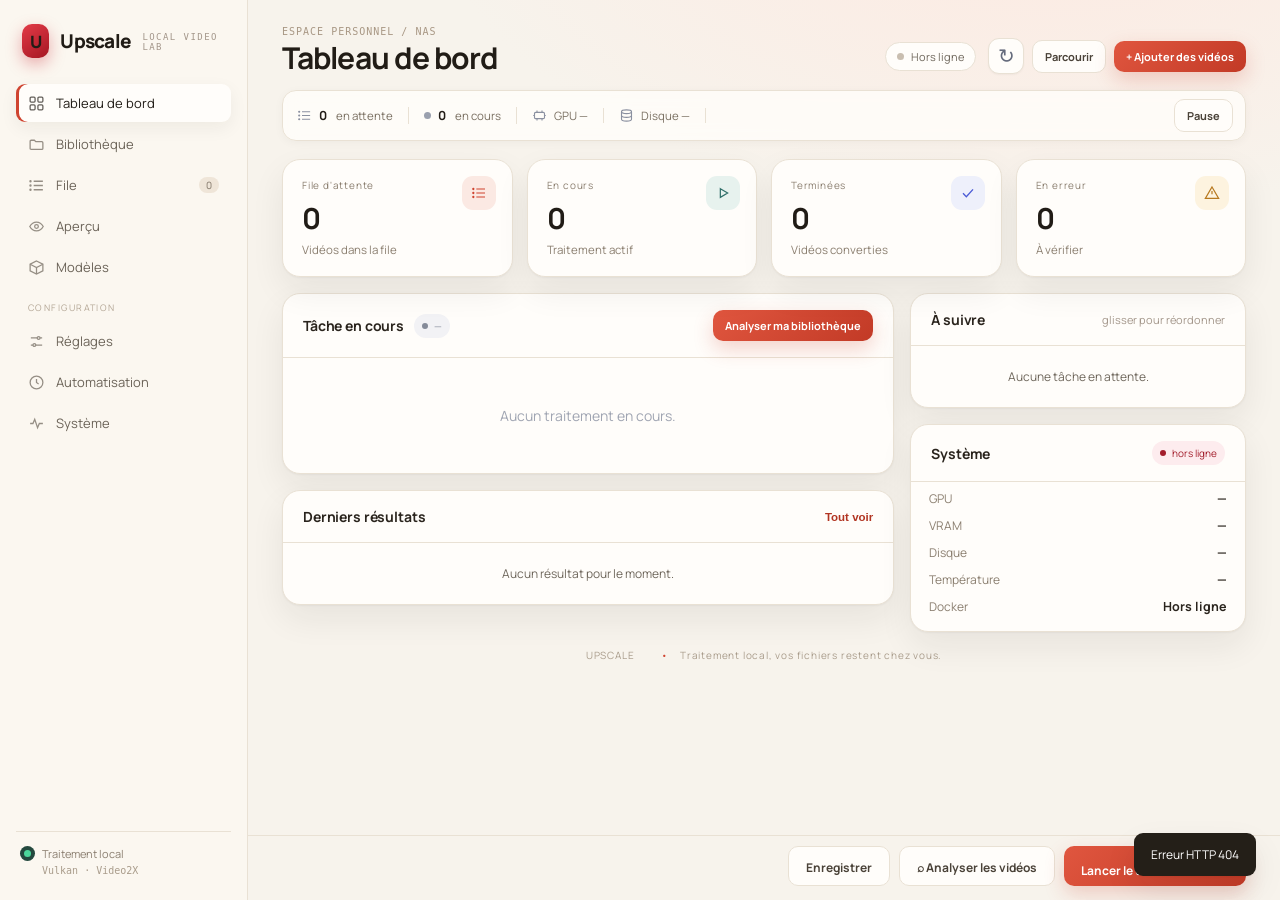
==== static/index.html @ bd4f11a0 "Thème chaleureux et miniatures extraites des vidéos - miniature de la vidéo source pour la tâche en " ====
<!doctype html>
<html lang="fr">
<head>
  <meta charset="utf-8"><meta name="viewport" content="width=device-width, initial-scale=1">
  <title>Upscale — AI Video Upscaler</title>
  <link rel="stylesheet" href="/static/app.css"><link rel="stylesheet" href="/static/app-v2.css">
</head>
<body>
<svg width="0" height="0" style="position:absolute" aria-hidden="true">
  <symbol id="i-grid" viewBox="0 0 24 24" fill="none" stroke="currentColor" stroke-width="1.8"><rect x="3" y="3" width="7" height="7" rx="1.5"/><rect x="14" y="3" width="7" height="7" rx="1.5"/><rect x="3" y="14" width="7" height="7" rx="1.5"/><rect x="14" y="14" width="7" height="7" rx="1.5"/></symbol>
  <symbol id="i-lib" viewBox="0 0 24 24" fill="none" stroke="currentColor" stroke-width="1.8"><path d="M3 7.5A1.5 1.5 0 0 1 4.5 6H9l2 2h8.5A1.5 1.5 0 0 1 21 9.5v8A1.5 1.5 0 0 1 19.5 19h-15A1.5 1.5 0 0 1 3 17.5z"/></symbol>
  <symbol id="i-queue" viewBox="0 0 24 24" fill="none" stroke="currentColor" stroke-width="1.8"><path d="M8 6h13M8 12h13M8 18h13"/><circle cx="3.5" cy="6" r=".8" fill="currentColor"/><circle cx="3.5" cy="12" r=".8" fill="currentColor"/><circle cx="3.5" cy="18" r=".8" fill="currentColor"/></symbol>
  <symbol id="i-eye" viewBox="0 0 24 24" fill="none" stroke="currentColor" stroke-width="1.8"><path d="M2.5 12S6 5.8 12 5.8 21.5 12 21.5 12 18 18.2 12 18.2 2.5 12 2.5 12z"/><circle cx="12" cy="12" r="2.6"/></symbol>
  <symbol id="i-cube" viewBox="0 0 24 24" fill="none" stroke="currentColor" stroke-width="1.8"><path d="M12 2.8 21 7.4v9.2L12 21.2 3 16.6V7.4z"/><path d="M3 7.4 12 12l9-4.6M12 12v9.2"/></symbol>
  <symbol id="i-sliders" viewBox="0 0 24 24" fill="none" stroke="currentColor" stroke-width="1.8"><path d="M4 7h9M17 7h3M4 17h3M11 17h9"/><circle cx="15" cy="7" r="2"/><circle cx="9" cy="17" r="2"/></symbol>
  <symbol id="i-clock" viewBox="0 0 24 24" fill="none" stroke="currentColor" stroke-width="1.8"><circle cx="12" cy="12" r="9"/><path d="M12 7v5l3 2"/></symbol>
  <symbol id="i-activity" viewBox="0 0 24 24" fill="none" stroke="currentColor" stroke-width="1.8"><path d="M3 12h4l2.5-6 4 12L16 12h5"/></symbol>
  <symbol id="i-film" viewBox="0 0 24 24" fill="none" stroke="currentColor" stroke-width="1.8"><rect x="3" y="4" width="18" height="16" rx="2"/><path d="M7 4v16M17 4v16M3 9h4M3 15h4M17 9h4M17 15h4"/></symbol>
  <symbol id="i-folder" viewBox="0 0 24 24" fill="none" stroke="currentColor" stroke-width="1.8"><path d="M3 7.5A1.5 1.5 0 0 1 4.5 6H9l2 2h8.5A1.5 1.5 0 0 1 21 9.5v8A1.5 1.5 0 0 1 19.5 19h-15A1.5 1.5 0 0 1 3 17.5z"/></symbol>
  <symbol id="i-gpu" viewBox="0 0 24 24" fill="none" stroke="currentColor" stroke-width="1.8"><rect x="4" y="7" width="16" height="10" rx="2"/><path d="M8 7V4M16 7V4M8 20v-3M16 20v-3M4 12H2M22 12h-2"/></symbol>
  <symbol id="i-disk" viewBox="0 0 24 24" fill="none" stroke="currentColor" stroke-width="1.8"><ellipse cx="12" cy="6" rx="8" ry="3"/><path d="M4 6v12c0 1.7 3.6 3 8 3s8-1.3 8-3V6"/><path d="M4 12c0 1.7 3.6 3 8 3s8-1.3 8-3"/></symbol>
  <symbol id="i-play" viewBox="0 0 24 24" fill="none" stroke="currentColor" stroke-width="1.8"><path d="M8 5.5 19 12 8 18.5z"/></symbol>
  <symbol id="i-pause" viewBox="0 0 24 24" fill="none" stroke="currentColor" stroke-width="2"><path d="M8 5v14M16 5v14"/></symbol>
  <symbol id="i-more" viewBox="0 0 24 24" fill="currentColor"><circle cx="5" cy="12" r="1.6"/><circle cx="12" cy="12" r="1.6"/><circle cx="19" cy="12" r="1.6"/></symbol>
  <symbol id="i-check" viewBox="0 0 24 24" fill="none" stroke="currentColor" stroke-width="2"><path d="m4.5 12.5 5 5 10-11"/></symbol>
  <symbol id="i-alert" viewBox="0 0 24 24" fill="none" stroke="currentColor" stroke-width="1.8"><path d="M12 3 22 20H2z"/><path d="M12 9v5M12 17.2v.2"/></symbol>
  <symbol id="i-trash" viewBox="0 0 24 24" fill="none" stroke="currentColor" stroke-width="1.8"><path d="M4 7h16M9 7V4h6v3M6 7l1 13h10l1-13M10 11v5M14 11v5"/></symbol>
</svg>

<div class="shell">
  <aside class="sidebar">
    <div class="brand"><span class="brand-mark">U</span><span>Upscale</span><small>LOCAL VIDEO LAB</small></div>
    <nav>
      <a class="active" href="#dashboard" data-view="dashboard"><svg><use href="#i-grid"/></svg><span>Tableau de bord</span></a>
      <a href="#library" data-view="library"><svg><use href="#i-lib"/></svg><span>Bibliothèque</span></a>
      <a href="#queue" data-view="queue"><svg><use href="#i-queue"/></svg><span>File</span><span class="nav-badge" id="navQueueBadge">0</span></a>
      <a href="#preview" data-view="preview"><svg><use href="#i-eye"/></svg><span>Aperçu</span></a>
      <a href="#models" data-view="models"><svg><use href="#i-cube"/></svg><span>Modèles</span></a>
      <div class="nav-sep">CONFIGURATION</div>
      <a href="#settings" data-view="settings"><svg><use href="#i-sliders"/></svg><span>Réglages</span></a>
      <a href="#automation" data-view="automation"><svg><use href="#i-clock"/></svg><span>Automatisation</span></a>
      <a href="#system" data-view="system"><svg><use href="#i-activity"/></svg><span>Système</span></a>
    </nav>
    <div class="side-bottom"><span class="pulse"></span><span>Traitement local</span><small id="sideVersion">Vulkan · Video2X</small></div>
  </aside>

  <main>
    <div id="authWarning" class="auth-warning hidden" role="alert">
      <div>
        <b>Mode réseau local</b>
        <p>Ce serveur n'a pas de mot de passe : les actions sont bloquées par défaut. Si ce NAS n'est accessible
        que sur ton réseau, tu peux les autoriser sans mot de passe.</p>
      </div>
      <button class="primary small" id="enableLanMode">Autoriser sur mon réseau</button>
    </div>

    <header class="topbar">
      <div><div class="eyebrow">ESPACE PERSONNEL / NAS</div><h1 id="pageTitle">Tableau de bord</h1></div>
      <div class="top-actions">
        <span id="connection" class="connection"><i></i> Connexion…</span>
        <button class="icon-btn" id="refreshBtn" title="Actualiser" aria-label="Actualiser">↻</button>
        <button class="secondary small" id="browseBtn">Parcourir</button>
        <button class="primary small" id="addVideos">+ Ajouter des vidéos</button>
      </div>
    </header>

    <div class="rail" id="statusRail">
      <div class="rail-item"><svg><use href="#i-queue"/></svg><b id="railQueued">0</b>&nbsp;en attente</div>
      <div class="rail-item"><span class="dot" id="railRunningDot"></span><b id="railRunning">0</b>&nbsp;en cours</div>
      <div class="rail-item"><svg><use href="#i-gpu"/></svg><span id="railGpu">GPU —</span></div>
      <div class="rail-item"><svg><use href="#i-disk"/></svg><span id="railDisk">Disque —</span></div>
      <div class="rail-spacer"></div>
      <span id="railDeferred" class="rail-note"></span>
      <button class="secondary small" id="railPause" data-paused="0">Pause</button>
    </div>

    <section class="view active" id="dashboard" data-view="dashboard">
      <div class="stats">
        <article class="stat"><span class="stat-icon"><svg><use href="#i-queue"/></svg></span><div class="stat-label">File d'attente</div><strong id="queuedCount">0</strong><small id="queuedHint">Vidéos dans la file</small></article>
        <article class="stat"><span class="stat-icon"><svg><use href="#i-play"/></svg></span><div class="stat-label">En cours</div><strong id="runningCount">0</strong><small>Traitement actif</small></article>
        <article class="stat"><span class="stat-icon"><svg><use href="#i-check"/></svg></span><div class="stat-label">Terminées</div><strong id="completedCount">0</strong><small>Vidéos converties</small></article>
        <article class="stat"><span class="stat-icon"><svg><use href="#i-alert"/></svg></span><div class="stat-label">En erreur</div><strong id="failedCount">0</strong><small>À vérifier</small></article>
      </div>

      <div class="dash-grid">
        <div class="dash-col">
          <article class="card" id="activeJobCard">
            <div class="card-head"><h2>Tâche en cours</h2><span class="status" id="dashJobState">—</span>
              <button class="primary small dash-scan" id="scanHero">Analyser ma bibliothèque</button></div>
            <div id="dashJobBody" class="job-body"><div class="empty">Aucun traitement en cours.</div></div>
          </article>
          <article class="card">
            <div class="card-head"><h2>Derniers résultats</h2><button class="link" id="dashSeeQueue">Tout voir</button></div>
            <div id="dashRecent" class="list"><div class="empty">Aucun résultat pour le moment.</div></div>
          </article>
        </div>
        <div class="dash-col">
          <article class="card">
            <div class="card-head"><h2>À suivre</h2><span class="hint">glisser pour réordonner</span></div>
            <div id="dashNext" class="list"><div class="empty">Aucune tâche en attente.</div></div>
          </article>
          <article class="card">
            <div class="card-head"><h2>Système</h2><span class="status" id="dashServerState">—</span></div>
            <div class="system-list">
              <div class="sys-line"><span>GPU</span><b id="dashGpu">—</b></div>
              <div class="sys-line"><span>VRAM</span><b id="dashVram">—</b></div>
              <div class="sys-line"><span>Disque</span><b id="dashDisk">—</b></div>
              <div class="sys-line"><span>Température</span><b id="dashTemp">—</b></div>
              <div class="sys-line"><span>Docker</span><b id="dashDocker">—</b></div>
            </div>
          </article>
        </div>
      </div>
    </section>

    <section class="view panel no-title" id="library" data-view="library">
      <div class="section-head"><div><div class="eyebrow">01 / SOURCE &amp; DESTINATION</div><h2>Bibliothèque vidéo</h2><p>Choisissez les dossiers à analyser. Les originaux restent intacts, sauf si vous activez leur remplacement.</p></div><span class="tag">SCAN RÉCURSIF</span></div>
      <div class="path-grid">
        <div class="field"><label>DOSSIERS SOURCE</label><div id="sourcesList" class="sources-list"></div><button class="secondary small" id="addSource">+ Ajouter un dossier source</button><small>Un ou plusieurs dossiers, sur un ou plusieurs disques. Avec plusieurs dossiers, chacun a son sous-dossier dans la destination.</small></div>
        <div class="field"><label>DOSSIER DE DESTINATION</label><div class="path-control"><input id="destination" value="/data/videos_upscaled"><button data-picker="destination" class="browse">Parcourir</button></div><small>Arborescence conservée, sortie MKV.</small></div>
      </div>
      <div class="disks-hint" id="disksHint"></div>
      <div class="settings-grid top-gap">
        <div class="field"><label>SUFFIXE DES FICHIERS PRODUITS</label><input class="text-input" id="outputSuffix" placeholder="ex. « - 720p IA »" maxlength="60"><small>Film (2001).avi → Film (2001) - 720p IA.mkv (pratique pour Jellyfin/Plex).</small></div>
        <div class="field"><label>SOUS-DOSSIERS</label><div class="toggle-row"><span>Inclure tous les sous-dossiers</span><label class="switch"><input id="recursive" type="checkbox" checked><span></span></label></div></div>
      </div>
      <div class="replace-box" id="replaceBox">
        <div class="field"><label>REMPLACER LES FICHIERS D'ORIGINE</label><div class="toggle-row"><span>La nouvelle version prend la place de l'original, dans son dossier</span><label class="switch"><input id="replaceOriginal" type="checkbox"><span></span></label></div><small>film.avi → film.mkv au même endroit. Le dossier de destination n'est alors plus utilisé. Si la vérification automatique relève un problème, l'original est conservé et la nouvelle version est posée à côté.</small></div>
        <div class="field"><label>ORIGINAUX REMPLACÉS</label><select id="trashDays"><option value="7">Gardés 7 jours dans la corbeille</option><option value="30" selected>Gardés 30 jours dans la corbeille</option><option value="90">Gardés 90 jours dans la corbeille</option><option value="0">Supprimés immédiatement</option></select><small>Corbeille : dossier .upscale-corbeille dans le dossier source. « Restaurer l'original » est possible depuis la file tant qu'il y est.</small></div>
      </div>
    </section>

    <section class="view panel" id="settings" data-view="settings">
      <div class="section-head"><div><div class="eyebrow">02 / PARAMÈTRES IA</div><h2>Qualité de traitement</h2><p>Les réglages sont figés au moment de la mise en file : les modifier n'affecte pas les tâches en attente.</p></div></div>
      <div class="settings-grid">
        <div class="field"><label>RÉSOLUTION SOURCE MAX.</label><select id="maxInput"><option value="240">Jusqu'à 240p</option><option value="360">Jusqu'à 360p</option><option value="480" selected>Jusqu'à 480p</option><option value="720">Jusqu'à 720p</option></select></div>
        <div class="field"><label>RÉSOLUTION DE SORTIE</label><select id="outputHeight"><option value="480">480p</option><option value="720" selected>720p</option><option value="1080">1080p</option><option value="1440">1440p</option><option value="2160">2160p</option></select></div>
        <div class="field"><label>MODÈLE IA</label><select id="model" class="model-select"></select><small>Comparez-les dans « Aperçu ». Automatique = Ollama choisit selon des images de la vidéo.</small></div>
        <div class="field"><label>DÉSENTRELACEMENT</label><select id="deinterlace"><option value="auto" selected>Automatique · sources entrelacées détectées</option><option value="on">Toujours</option><option value="off">Jamais</option></select><small>DVD/VOB souvent entrelacés.</small></div>
        <div class="field"><label>DÉBRUITAGE AVANT L'IA</label><select id="denoise" class="denoise-select"><option value="off">Aucun</option><option value="light">Léger · hqdn3d</option><option value="medium">Moyen · hqdn3d</option><option value="strong">Fort · nlmeans (VHS, plus lent)</option></select><small>L'IA amplifie le bruit et les blocs de compression.</small></div>
        <div class="field"><label>IMAGES PAR SECONDE</label><select id="interpolate"><option value="1">Inchangées</option><option value="2">Doubler (RIFE · expérimental)</option></select><small>25 → 50 i/s pour les contenus anciens.</small></div>
        <div class="field"><label>RENDU</label><select id="render"><option value="ai">IA pure · 100 % Real-ESRGAN</option><option value="peau-normale">Peau normale · 70 % IA + texture d'origine + grain léger</option><option value="custom">Personnalisé…</option></select><small>« Peau normale » évite l'effet peau lisse / cireuse des vidéos filmées.</small></div>
        <div class="field render-custom hidden"><label>PART DE L'IA</label><div class="range-line"><input id="aiStrength" type="range" min="30" max="100" step="5" value="70"><b id="aiStrengthValue">70 %</b></div><small>Le reste vient de l'original agrandi classiquement (texture naturelle).</small></div>
        <div class="field render-custom hidden"><label>GRAIN AJOUTÉ</label><select id="grain"><option value="off">Aucun</option><option value="light">Léger</option><option value="medium">Moyen</option></select><small>Masque le lissage ; augmente un peu la taille du fichier.</small></div>
      </div>

      <div class="section-head compact"><div><div class="eyebrow">03 / ENCODAGE</div><h2>Fichier final</h2></div></div>
      <div class="settings-grid">
        <div class="field"><label>ENCODEUR</label><select id="codec" class="codec-select"><option value="hevc">HEVC 10 bits · recommandé, ~40 % plus léger</option><option value="h264">H.264 · compatibilité maximale</option><option value="av1">AV1 10 bits · le plus léger, plus lent</option><option value="h264_vaapi">H.264 matériel (VAAPI, GPU AMD)</option><option value="hevc_vaapi">HEVC matériel (VAAPI, GPU AMD)</option></select><small>Le matériel est bien plus rapide mais moins efficace à qualité égale.</small></div>
        <div class="field"><label>QUALITÉ VIDÉO (CRF)</label><div class="range-line"><input id="crf" type="range" min="12" max="30" value="16"><b id="crfValue">16</b></div><small>Plus bas = meilleure qualité. Converti automatiquement pour HEVC, AV1 et VAAPI.</small></div>
        <div class="field"><label>VITESSE D'ENCODAGE</label><select id="preset"><option value="fast">Rapide</option><option value="medium">Équilibré</option><option value="slow" selected>Lent · compression plus efficace</option></select></div>
      </div>

      <div class="section-head compact"><div><div class="eyebrow">04 / PROFILS PAR DOSSIER</div><h2>Réglages spécifiques</h2><p>Un fichier utilise le profil du dossier le plus précis qui le contient.</p></div><button class="secondary small" id="addProfile">+ Ajouter un profil</button></div>
      <div class="table-wrap"><table class="profiles"><thead><tr><th>DOSSIER</th><th>MODÈLE</th><th>SORTIE</th><th>DÉBRUITAGE</th><th>RENDU</th><th>ENCODEUR</th><th></th></tr></thead><tbody id="profilesBody"></tbody></table></div>
    </section>

    <section class="view panel no-title" id="queue" data-view="queue">
      <div class="section-head"><div><div class="eyebrow">05 / MONITORING</div><h2>File de traitement</h2><p id="queueInfo">Suivez les tâches et consultez les journaux en cas de problème.</p></div><div class="queue-actions"><button class="secondary small" id="pauseBtn" title="La vidéo en cours s'arrête à la fin de son segment">Ⅱ Pause</button><button class="secondary small" id="resumeBtn">▶ Reprendre</button><button class="secondary small" id="clearBtn">Vider les terminées</button></div></div>
      <div class="filters" id="filters"><button data-filter="" class="active">Toutes</button><button data-filter="queued">En attente</button><button data-filter="running">En cours</button><button data-filter="completed">Terminées</button><button data-filter="failed">Erreurs</button><button data-filter="cancelled">Annulées</button></div>
      <div class="table-wrap"><table><thead><tr><th>FICHIER</th><th>RÉGLAGES</th><th>ÉTAT</th><th>ÉTAPE / PROGRESSION</th><th></th></tr></thead><tbody id="jobsBody"><tr><td colspan="5" class="empty">Aucun traitement pour le moment.</td></tr></tbody></table></div>
      <div class="pager"><button class="secondary small" id="prevPage">← Précédent</button><span id="pageInfo"></span><button class="secondary small" id="nextPage">Suivant →</button></div>
    </section>

    <section class="view panel no-title" id="preview" data-view="preview">
      <div class="section-head"><div><div class="eyebrow">06 / COMPARAISON</div><h2>Aperçu avant/après</h2><p>Traite un court extrait avec votre configuration (exactement comme le fichier final) et les modèles cochés, puis comparez avec le curseur. Les aperçus passent avant la file.</p></div></div>
      <div class="preview-form">
        <div class="field grow"><label>VIDÉO</label><div class="path-control"><input id="previewSource" placeholder="Choisir un fichier…"><button data-picker="previewSource" data-mode="file" class="browse">Parcourir</button></div></div>
        <div class="field"><label>DÉBUT (MM:SS)</label><input class="text-input" id="previewStart" value="01:00"></div>
        <div class="field"><label>DURÉE</label><select id="previewDuration"><option value="5">5 s</option><option value="10" selected>10 s</option><option value="20">20 s</option></select></div>
      </div>
      <div class="field top-gap"><label>MODÈLES À COMPARER</label><div class="checks" id="previewModels"></div><label class="check top-gap-s"><input type="checkbox" id="previewPeau" checked> Ajouter pour chaque modèle la variante « Peau normale »</label></div>
      <div class="ollama-actions"><span id="previewStatus" class="ollama-status">L'original agrandi sans IA sert de référence.</span><button class="primary small" id="previewBtn">Générer l'aperçu</button></div>
      <div id="compareBox" class="compare-wrap hidden">
        <div class="compare-bar">
          <select id="previewPick" title="Aperçu"></select>
          <label>Gauche <select id="leftVariant"></select></label>
          <label>Droite <select id="rightVariant"></select></label>
          <button class="secondary small" id="playPause">▶ Lecture</button>
        </div>
        <div class="compare" id="compare">
          <video id="videoRight" muted playsinline loop preload="auto"></video>
          <video id="videoLeft" muted playsinline loop preload="auto"></video>
          <div class="compare-handle" id="compareHandle"><span>⇆</span></div>
          <b class="compare-label left" id="leftLabel"></b><b class="compare-label right" id="rightLabel"></b>
        </div>
        <small class="muted">Glissez sur l'image pour déplacer la séparation. Astuce : mettez la lecture en pause pour comparer image par image.</small>
      </div>
      <article class="card preview-history">
        <div class="card-head"><h2>Aperçus récents</h2><span class="hint">supprime les fichiers de l'aperçu</span></div>
        <div id="previewHistory" class="list"><div class="empty">Aucun aperçu pour le moment.</div></div>
      </article>
    </section>

    <section class="view panel no-title" id="models" data-view="models">
      <div class="section-head"><div><div class="eyebrow">07 / MODÈLES IA</div><h2>Modèles personnalisés</h2><p>Installe des modèles de la communauté depuis <a href="https://openmodeldb.info" target="_blank" rel="noopener">OpenModelDB</a> en collant simplement leur lien : Upscale les télécharge, les convertit pour ta carte graphique et vérifie qu'ils fonctionnent.</p></div><span class="tag" id="engineBadge">MOTEUR NCNN</span></div>
      <div class="table-wrap"><table class="profiles"><thead><tr><th>NOM</th><th>FACTEUR</th><th>TUILES</th><th>TAILLE</th><th></th></tr></thead><tbody id="modelsBody"></tbody></table></div>
      <div class="install-box">
        <div class="field grow"><label>LIEN DU MODÈLE</label><input class="text-input" id="installSource" placeholder="https://openmodeldb.info/models/2x-LiveActionV1-SPAN" spellcheck="false"><small>Page d'un modèle sur openmodeldb.info, ou lien direct vers un fichier .pth, .safetensors, .onnx ou .zip.</small></div>
        <div class="field"><label>TUILES (VRAM)</label><select id="installTile"><option value="0">Automatique</option><option value="512">512 px</option><option value="256">256 px</option><option value="128">128 px · peu de VRAM</option><option value="64">64 px · très peu de VRAM</option></select></div>
        <div class="field import-action"><button class="primary small" id="installModel">Installer</button></div>
      </div>
      <div class="suggestions" id="modelSuggestions"></div>
      <div class="installs" id="modelInstalls"></div>
      <details class="import-details">
        <summary>Importer un fichier depuis cet ordinateur</summary>
        <div class="import-box">
          <div class="field"><label>NOM</label><input class="text-input" id="modelLabel" maxlength="60" placeholder="ex. 2x Peau réaliste"></div>
          <div class="field"><label>FACTEUR</label><select id="modelScale"><option value="">Automatique (.pth)</option><option value="2">×2</option><option value="3">×3</option><option value="4">×4</option></select></div>
          <div class="field"><label>TUILES (VRAM)</label><select id="modelTile"><option value="0">Automatique</option><option value="512">512 px</option><option value="256">256 px</option><option value="128">128 px · peu de VRAM</option><option value="64">64 px · très peu de VRAM</option></select></div>
          <div class="field wide"><label>FICHIER(S)</label><input type="file" id="modelFiles" multiple accept=".pth,.pt,.ckpt,.safetensors,.onnx,.zip,.param,.bin"><small>Un .pth, .safetensors, .onnx ou .zip — ou la paire .param + .bin (ncnn).</small></div>
          <div class="field import-action"><button class="primary small" id="importModel">Importer</button></div>
        </div>
      </details>
      <p class="ollama-help" id="modelsHelp">Choisis de préférence un modèle ×2 (360p → 720p) : beaucoup plus rapide qu'un ×4. Architectures recommandées : SPAN, Compact, ESRGAN. Les très lourdes (DAT, HAT, ATD...) sont refusées ou trop lentes. La première conversion d'un .pth installe le convertisseur (environ 1 Go, une seule fois). Teste chaque modèle dans l'Aperçu avant de l'utiliser, et respecte sa licence.</p>
    </section>

    <section class="view panel" id="automation" data-view="automation">
      <div class="section-head"><div><div class="eyebrow">08 / AUTOMATISATION</div><h2>Planification et intégrations</h2><p>Surveillance du dossier source, horaires de traitement, notifications et serveur multimédia.</p></div></div>
      <div class="settings-grid">
        <div class="field"><label>DOSSIER SURVEILLÉ</label><div class="toggle-row"><span>Ajouter les nouvelles vidéos automatiquement</span><label class="switch"><input id="watchEnabled" type="checkbox"><span></span></label></div></div>
        <div class="field"><label>INTERVALLE D'ANALYSE</label><select id="watchInterval"><option value="5">5 min</option><option value="15">15 min</option><option value="30" selected>30 min</option><option value="60">1 h</option><option value="360">6 h</option><option value="1440">24 h</option></select><small>Les fichiers modifiés depuis moins de 2 min sont ignorés (copie en cours).</small></div>
        <div class="field"><label>PLAGE HORAIRE</label><div class="toggle-row"><span>Traiter seulement entre</span><label class="switch"><input id="scheduleEnabled" type="checkbox"><span></span></label></div><div class="time-row"><input type="time" id="scheduleStart" value="22:00"><span>et</span><input type="time" id="scheduleEnd" value="07:00"></div><small>Hors plage, la vidéo en cours s'arrête à la fin de son segment et reprend ensuite.</small></div>
      </div>
      <div class="settings-grid top-gap">
        <div class="field"><label>NOTIFICATIONS</label><select id="notifyType"><option value="">Désactivées</option><option value="ntfy">ntfy</option><option value="gotify">Gotify</option><option value="webhook">Webhook JSON</option></select></div>
        <div class="field"><label>ADRESSE</label><input class="text-input" id="notifyUrl" placeholder="https://ntfy.sh/mon-sujet"><small>ntfy : URL du sujet · Gotify : URL du serveur · Webhook : URL appelée en POST.</small></div>
        <div class="field"><label>JETON</label><input class="text-input" id="notifyToken" type="password" autocomplete="off" placeholder="Optionnel"><small id="notifyTokenHint"></small></div>
        <div class="field"><label>ENVOYER QUAND</label><div class="toggle-row"><span>Une vidéo est terminée</span><label class="switch"><input id="notifyComplete" type="checkbox" checked><span></span></label></div><div class="toggle-row"><span>Une vidéo échoue</span><label class="switch"><input id="notifyFailure" type="checkbox" checked><span></span></label></div></div>
        <div class="field"><label>SERVEUR MULTIMÉDIA</label><select id="mediaType"><option value="">Aucun</option><option value="jellyfin">Jellyfin</option><option value="plex">Plex</option></select><small>Bibliothèques réanalysées après chaque vidéo terminée.</small></div>
        <div class="field"><label>ADRESSE ET JETON</label><input class="text-input" id="mediaUrl" placeholder="http://192.168.1.20:8096"><input class="text-input top-gap-s" id="mediaToken" type="password" autocomplete="off" placeholder="Clé API Jellyfin / X-Plex-Token"><small id="mediaTokenHint"></small></div>
      </div>
      <div class="ollama-actions"><span id="automationStatus" class="ollama-status"></span><button class="secondary small" id="testNotify">Tester la notification</button><button class="secondary small" id="testMedia">Tester le serveur</button><button class="primary small" id="saveAutomation">Enregistrer</button></div>

      <div class="section-head compact"><div><div class="eyebrow">OPTIONNEL / ASSISTANT IA</div><h2>Connexion Ollama</h2><p>Avec un modèle de vision (llava, qwen2.5vl, gemma3…), le modèle IA « Automatique » choisit entre animation et prise de vue réelle.</p></div><span class="tag" id="ollamaBadge">DÉSACTIVÉ</span></div>
      <div class="ollama-grid">
        <div class="field"><label>ACTIVER L'INTÉGRATION</label><div class="toggle-row"><span>Utiliser Ollama (facultatif)</span><label class="switch"><input id="ollamaEnabled" type="checkbox"><span></span></label></div></div>
        <div class="field"><label>ADRESSE DE L'API OLLAMA</label><input class="ollama-input" id="ollamaUrl" value="http://host.docker.internal:11434" placeholder="http://192.168.1.10:11434"><small>Adresse joignable depuis le conteneur Upscale.</small></div>
        <div class="field"><label>MODÈLE DE VISION</label><select id="ollamaModel"><option value="">Détecter les modèles disponibles…</option></select><small>Les modèles sont chargés depuis /api/tags.</small></div>
      </div>
      <div class="ollama-actions"><span id="ollamaStatus" class="ollama-status">Intégration facultative, désactivée par défaut.</span><button class="secondary small" id="testOllama">Tester la connexion</button><button class="secondary small" id="saveOllama">Enregistrer</button></div>
      <p class="ollama-help">Si Ollama tourne directement sur le NAS, son API doit être accessible depuis Docker. Sur une installation Linux native, Ollama écoute souvent uniquement sur localhost : configure OLLAMA_HOST=0.0.0.0 puis redémarre Ollama, ou indique une adresse IP/port déjà accessible. Ne publie pas cette API sur Internet.</p>
    </section>

    <section class="view panel health-panel no-title" id="system" data-view="system">
      <div class="section-head"><div><div class="eyebrow">SYSTÈME</div><h2>État du serveur</h2></div><button class="secondary small" id="healthBtn">Tester le GPU</button></div>
      <div class="health-grid"><div><span class="health-label">Docker / mode</span><strong id="dockerState">Vérification…</strong></div><div><span class="health-label">GPU Vulkan</span><strong id="gpuState">Non vérifié</strong></div><div><span class="health-label">Video2X</span><strong id="imageState">—</strong></div><div><span class="health-label">Moteur</span><strong id="engineName">Video2X</strong></div></div>
      <div class="update-box">
        <div class="update-info">
          <span class="health-label">Version</span>
          <strong id="updateVersion">v…</strong>
          <small id="updateState">Vérification…</small>
          <a id="updateLink" class="update-link hidden" target="_blank" rel="noopener">Notes de version</a>
        </div>
        <div class="update-actions">
          <button class="secondary small" id="checkUpdate">Vérifier les mises à jour</button>
          <button class="secondary small hidden" id="showUpdateHelp">Comment mettre à jour ?</button>
        </div>
        <div id="updateHelp" class="update-help hidden">
          <code>cd /chemin/vers/Upscale &amp;&amp; git pull &amp;&amp; bash update.sh</code>
          <button class="text-btn" id="copyUpdate">Copier</button>
        </div>
      </div>
      <div class="ollama-actions"><span id="lanModeState" class="ollama-status"></span><button class="secondary small hidden" id="lanModeToggle">Activer sans mot de passe</button></div>
      <div class="gpu-live" id="gpuLive"></div>
      <pre id="healthDetails" class="health-details hidden"></pre>
    </section>

    <div class="actionbar">
      <div id="scanResult" class="scan-result hidden"></div>
      <div class="actionbar-inner">
        <button class="secondary" id="saveSettings">Enregistrer</button>
        <button class="secondary" id="scanBtn">⌕ Analyser les vidéos</button>
        <button class="primary" id="queueBtn">Lancer le traitement <span>→</span></button>
      </div>
    </div>
    <footer>UPSCALE <span id="footerVersion"></span> <span>•</span> Traitement local, vos fichiers restent chez vous.</footer>
  </main>
</div>

<div id="picker" class="modal hidden"><div class="modal-card"><div class="modal-head"><div><div class="eyebrow">EXPLORATEUR DE FICHIERS</div><h3 id="pickerTitle">Choisir un dossier</h3></div><button id="closePicker" class="icon-btn">×</button></div><div id="currentPath" class="current-path">/data</div><div id="directoryList" class="directory-list"></div><div class="modal-actions"><button id="selectFolder" class="primary">Utiliser ce dossier</button></div></div></div>
<div id="logModal" class="modal hidden"><div class="modal-card log-card"><div class="modal-head"><div><div class="eyebrow">JOURNAL DU TRAITEMENT</div><h3 id="logTitle">Logs</h3></div><button id="closeLogs" class="icon-btn">×</button></div><pre id="logContent" class="log-content"></pre></div></div>
<div id="toast" class="toast"></div>
<script src="/static/app.js"></script>
</body></html>
---- static/app.css ----
@font-face{font-family:Manrope;font-style:normal;font-display:swap;font-weight:200 800;src:url(/static/fonts/manrope-latin-wght-normal.woff2) format('woff2');unicode-range:U+0000-00FF,U+0131,U+0152-0153,U+02BB-02BC,U+02C6,U+02DA,U+02DC,U+0304,U+0308,U+0329,U+2000-206F,U+20AC,U+2122,U+2191,U+2193,U+2212,U+2215,U+FEFF,U+FFFD}
@font-face{font-family:Manrope;font-style:normal;font-display:swap;font-weight:200 800;src:url(/static/fonts/manrope-latin-ext-wght-normal.woff2) format('woff2');unicode-range:U+0100-02BA,U+02BD-02C5,U+02C7-02CC,U+02CE-02D7,U+02DD-02FF,U+1D00-1DBF,U+1E00-1E9F,U+1EF2-1EFF,U+2020,U+20A0-20AB,U+20AD-20C0,U+2113,U+2C60-2C7F,U+A720-A7FF}
:root{--bg:#f5f6f8;--paper:#fff;--ink:#171a24;--muted:#858b9b;--line:#e8eaf0;--accent:#d92d3f;--accent-dark:#b4202f;--accent-ink:#b8232f;--tint:#fdecee;--shadow:0 12px 35px rgba(27,32,54,.055)}
*{box-sizing:border-box}html{scroll-behavior:smooth}body{margin:0;background:var(--bg);color:var(--ink);font-family:Manrope,system-ui,sans-serif;font-size:14px}.shell{min-height:100vh}.sidebar{position:fixed;inset:0 auto 0 0;width:228px;background:#171214;color:#fff;padding:30px 18px;display:flex;flex-direction:column;z-index:4}.brand{display:flex;align-items:center;gap:10px;font-size:19px;font-weight:800;letter-spacing:-.7px;padding:0 10px 44px}.brand-mark{width:32px;height:32px;border-radius:11px;background:linear-gradient(135deg,#ff6b7a,#c4192c);display:grid;place-items:center}.brand small{font:9px monospace;color:#8f7d82;letter-spacing:1.2px;margin-left:auto}.sidebar nav{display:grid;gap:7px}.sidebar nav a{color:#b9a9ad;text-decoration:none;padding:13px 12px;border-radius:10px;display:flex;gap:12px;align-items:center;font-size:13px}.sidebar nav a.active,.sidebar nav a:hover{background:#2b1e22;color:#fff}.side-bottom{margin-top:auto;border-top:1px solid #34262a;padding:20px 8px 0;color:#d5d8e1;font-size:12px;display:grid;grid-template-columns:10px 1fr;gap:4px 8px;align-items:center}.side-bottom small{grid-column:2;color:#8f7d82;font:10px monospace}.pulse{width:7px;height:7px;border-radius:50%;background:#4bd79b;box-shadow:0 0 0 4px #24493e}main{margin-left:228px;padding:30px clamp(22px,4vw,64px);max-width:1600px}.topbar{display:flex;align-items:center;justify-content:space-between;margin-bottom:25px}.eyebrow{font:10px monospace;letter-spacing:1.3px;color:#969bad}.topbar h1{font-size:25px;letter-spacing:-1px;margin:5px 0 0}.top-actions{display:flex;align-items:center;gap:15px}.connection{font-size:11px;color:#7f8798;display:flex;gap:8px;align-items:center}.connection i{width:7px;height:7px;border-radius:50%;background:#bbb}.connection.online i{background:#28b879;box-shadow:0 0 0 4px #dcf7e9}.icon-btn{border:1px solid var(--line);background:#fff;border-radius:10px;width:36px;height:36px;font-size:20px;color:#656b7c;cursor:pointer}.hero{background:#24151a;border-radius:17px;color:#fff;min-height:270px;padding:34px 42px;display:flex;justify-content:space-between;overflow:hidden;position:relative;box-shadow:var(--shadow)}.hero .eyebrow{color:#eda3ad}.hero h2{font-size:31px;line-height:1.16;letter-spacing:-1.4px;margin:12px 0}.hero p{color:#cfbcc0;font-size:12px;max-width:400px;line-height:1.7;margin:0 0 21px}.primary,.secondary{border:0;border-radius:9px;padding:12px 17px;font:700 12px Manrope;cursor:pointer;transition:.18s}.primary{background:var(--accent);color:white;box-shadow:0 7px 17px #d92d3f40}.primary:hover{background:var(--accent-dark);transform:translateY(-1px)}.primary span{padding-left:13px;font-size:16px}.secondary{background:#f6f3f4;color:#555b70;border:1px solid #ece5e7}.secondary:hover{background:#f4eeef}.small{padding:8px 12px;font-size:11px}.hero-art{position:relative;width:290px;min-width:220px}.frame{position:absolute;width:135px;height:170px;top:25px;left:70px;border:1px solid #a5505d;border-radius:13px;transform:rotate(13deg);background:linear-gradient(145deg,#5e1f2b,#2a1418);box-shadow:0 18px 35px #16090d88}.frame-back{left:120px;top:40px;opacity:.55;transform:rotate(-12deg)}.frame-front{display:flex;flex-direction:column;align-items:center;justify-content:center;background:linear-gradient(145deg,#e23a50,#6e1424);border-color:#ff8e9b}.frame-front b{font-size:49px;letter-spacing:-4px;z-index:1}.frame-front small{font:9px monospace;letter-spacing:2px;color:#ffe1e5;z-index:1}.frame-grid{position:absolute;inset:0;background:linear-gradient(90deg,transparent 49%,#ffffff16 50%,transparent 51%),linear-gradient(0deg,transparent 49%,#ffffff16 50%,transparent 51%);background-size:23px 23px;border-radius:13px}.orb{position:absolute;border-radius:50%;filter:blur(1px)}.orb-one{width:190px;height:190px;background:#e0314a;opacity:.23;right:10px;top:-35px}.orb-two{width:95px;height:95px;background:#ffb4a8;opacity:.18;right:0;bottom:0}.hero-caption{position:absolute;bottom:10px;right:8px;font:11px monospace;color:#e6b6bd}.hero-caption span{color:#ff9aa6;padding:0 8px}.stats{display:grid;grid-template-columns:repeat(4,1fr);gap:14px;margin:17px 0}.stat,.panel{background:var(--paper);border:1px solid var(--line);border-radius:14px;box-shadow:var(--shadow)}.stat{padding:18px 20px}.stat-label,.health-label{display:block;color:#9298a7;font-size:11px}.stat strong{display:block;font-size:27px;letter-spacing:-1px;margin:6px 0 1px}.stat small{color:#a3a8b4;font-size:10px}.panel{padding:26px;margin:16px 0}.section-head{display:flex;justify-content:space-between;align-items:flex-start;gap:20px;margin-bottom:23px}.section-head h3{font-size:18px;letter-spacing:-.6px;margin:6px 0 4px}.section-head p{font-size:11px;color:#969baa;margin:0}.tag{font:9px monospace;color:var(--accent-ink);background:var(--tint);border-radius:6px;padding:7px 9px;letter-spacing:.6px}.path-grid{display:grid;grid-template-columns:1fr 1fr;gap:18px}.field{min-width:0}.field label{display:block;font:10px monospace;color:#9298a7;letter-spacing:.6px;margin-bottom:9px}.path-control{display:flex;gap:7px}.path-control input,.field select{width:100%;height:41px;border:1px solid #e6e8ef;border-radius:8px;background:#fbfbfd;padding:0 12px;color:#3f4555;font:12px monospace;outline:none}.path-control input:focus,.field select:focus{border-color:#ee9ba6}.browse{border:1px solid #f5d2d7;border-radius:8px;background:#fef2f3;color:var(--accent-ink);padding:0 13px;font:700 11px Manrope;cursor:pointer}.field>small{display:block;color:#a4a9b4;font-size:10px;margin-top:7px}.compact{margin:27px 0 17px}.settings-grid{display:grid;grid-template-columns:repeat(3,1fr);gap:20px 18px}.field select{font-family:Manrope;font-size:11px}.range-line{display:flex;gap:13px;align-items:center;height:41px}.range-line input{flex:1;accent-color:var(--accent)}.range-line b{font:12px monospace;background:var(--tint);color:var(--accent-ink);padding:7px 9px;border-radius:6px}.toggle-row{height:41px;display:flex;align-items:center;justify-content:space-between;color:#555b6a;font-size:11px}.switch{position:relative;width:37px;height:21px}.switch input{opacity:0;width:0;height:0}.switch span{position:absolute;inset:0;background:#d8dbe3;border-radius:20px;cursor:pointer;transition:.2s}.switch span:before{content:'';position:absolute;width:15px;height:15px;left:3px;top:3px;background:white;border-radius:50%;transition:.2s}.switch input:checked+span{background:var(--accent)}.switch input:checked+span:before{transform:translateX(16px)}.actions{display:flex;justify-content:flex-end;gap:9px;margin-top:25px;padding-top:19px;border-top:1px solid #f0f1f4}.scan-result{margin-top:14px;padding:13px 15px;border-radius:8px;background:#f2f8f5;color:#39765b;font-size:11px}.hidden{display:none!important}.queue-actions{display:flex;gap:7px}.table-wrap{overflow-x:auto}table{border-collapse:collapse;width:100%;text-align:left}th{font:9px monospace;letter-spacing:.6px;color:#a1a6b2;padding:11px 9px;border-bottom:1px solid var(--line)}td{font-size:11px;color:#52596b;padding:14px 9px;border-bottom:1px solid #f0f1f5}td:first-child{font-weight:700;color:#343a4b;max-width:300px;overflow:hidden;text-overflow:ellipsis;white-space:nowrap}.empty{text-align:center;color:#a0a5b2;padding:28px}.status{display:inline-flex;align-items:center;gap:6px;padding:5px 8px;border-radius:20px;background:#f2f2f5;color:#858b99;font-size:10px}.status:before{content:'';width:6px;height:6px;border-radius:50%;background:currentColor}.status.running{background:var(--tint);color:var(--accent-ink)}.status.completed{background:#e9f8f0;color:#24895d}.status.failed{background:#fff0f0;color:#c3545b}.status.queued{background:#fff7e8;color:#ae8437}.status.cancelled{background:#f1f1f1;color:#8b8b8b}.row-actions{display:flex;gap:6px}.text-btn{border:0;background:none;color:var(--accent-ink);font:700 10px Manrope;cursor:pointer}.health-panel{margin-bottom:35px}.health-grid{display:grid;grid-template-columns:repeat(4,1fr);gap:14px}.health-grid>div{padding:14px;background:#fafafd;border-radius:9px}.health-grid strong{display:block;margin-top:7px;font-size:12px}.health-details,.log-content{background:#171214;color:#cdd2e2;border-radius:9px;padding:15px;white-space:pre-wrap;overflow:auto;font:10px/1.6 monospace;max-height:280px;margin:15px 0 0}.health-details{max-height:180px}footer{text-align:center;color:#a7acb8;font-size:10px;padding:0 0 25px}footer span{padding:0 8px;color:var(--accent)}.modal{position:fixed;inset:0;background:#16090d99;z-index:10;display:grid;place-items:center;padding:20px}.modal-card{background:white;width:min(560px,100%);max-height:80vh;border-radius:15px;padding:23px;box-shadow:0 20px 70px #16090d44;display:flex;flex-direction:column}.modal-head{display:flex;justify-content:space-between;align-items:flex-start}.modal-head h3{margin:5px 0 16px}.current-path{background:#faf5f6;border-radius:7px;padding:10px;font:11px monospace;color:#a31d2b;overflow-wrap:anywhere}.directory-list{overflow:auto;min-height:130px;padding:8px 0}.dir-item{display:flex;align-items:center;gap:10px;padding:11px 9px;border-bottom:1px solid #f0f1f4;cursor:pointer;color:#4a5060;font-size:12px}.dir-item:hover{background:#fff6f7}.dir-item span{color:#aaa;margin-left:auto}.modal-actions{display:flex;justify-content:flex-end;padding-top:12px;border-top:1px solid var(--line)}.log-card{width:min(850px,100%)}.log-content{max-height:60vh;min-height:240px}.toast{position:fixed;bottom:24px;right:24px;background:#24151a;color:white;padding:13px 17px;border-radius:9px;box-shadow:var(--shadow);font-size:12px;opacity:0;transform:translateY(10px);transition:.2s;pointer-events:none;z-index:20}.toast.show{opacity:1;transform:translateY(0)}
@media(max-width:1000px){.sidebar{width:190px}main{margin-left:190px;padding:24px}.hero{padding:29px}.settings-grid{grid-template-columns:repeat(2,1fr)}}
@media(max-width:720px){.sidebar{position:relative;width:auto;height:auto;padding:14px 16px;display:block}.brand{padding:0 0 12px}.brand small{margin-left:auto}.sidebar nav{display:flex}.sidebar nav a{padding:8px 10px;font-size:11px}.sidebar nav a span{display:none}.side-bottom{display:none}main{margin:0;padding:18px 13px}.topbar h1{font-size:21px}.hero{padding:24px;min-height:260px}.hero h2{font-size:25px}.hero-art{opacity:.35;position:absolute;right:-35px;bottom:0}.hero>div:first-child{z-index:1}.stats{grid-template-columns:repeat(2,1fr);gap:9px}.stat{padding:14px}.stat strong{font-size:23px}.panel{padding:18px}.path-grid,.settings-grid{grid-template-columns:1fr}.section-head{gap:10px}.tag{display:none}.actions{flex-direction:column}.actions button{width:100%}.health-grid{grid-template-columns:1fr}.queue-actions{flex-direction:column}.section-head h3{font-size:16px}}

.ollama-grid{display:grid;grid-template-columns:1fr 1.4fr 1fr;gap:18px;align-items:end}
.ollama-input{width:100%;height:41px;border:1px solid #e6e8ef;border-radius:8px;background:#fbfbfd;padding:0 12px;color:#3f4555;font:12px monospace;outline:none}
.ollama-input:focus{border-color:#ee9ba6}
.ollama-actions{display:flex;align-items:center;justify-content:flex-end;gap:9px;margin-top:17px;padding-top:14px;border-top:1px solid #f0f1f4}
.ollama-status{font-size:11px;color:#8b91a0;margin-right:auto}
.ollama-status.ok{color:#24895d}.ollama-status.error{color:#c3545b}
.ollama-help{font-size:10px;line-height:1.6;color:#969baa;margin:14px 0 0}
@media(max-width:720px){.ollama-grid{grid-template-columns:1fr}.ollama-actions{flex-wrap:wrap}.ollama-status{flex-basis:100%}}
.progress{display:flex;align-items:center;gap:8px;margin-top:6px}.progress-bar{flex:1;max-width:160px;height:5px;border-radius:5px;background:#f8e0e3;overflow:hidden}.progress-bar i{display:block;height:100%;background:var(--accent);border-radius:5px;transition:width .4s}.progress small{color:#8b91a0;font-size:10px;white-space:nowrap}
.scan-result.error{background:#fff0f0;color:#c3545b}
.text-input,.time-row input,.profiles select,.profiles input,.compare-bar select,.preview-form select{width:100%;height:41px;border:1px solid #e6e8ef;border-radius:8px;background:#fbfbfd;padding:0 12px;color:#3f4555;font:12px Manrope;outline:none}
.text-input:focus,.time-row input:focus{border-color:#ee9ba6}
.top-gap{margin-top:18px}.top-gap-s{margin-top:8px}.muted{color:#a0a5b2}.warn{color:#b7791f}.grow{flex:1}
.toggle-row+.toggle-row{margin-top:2px}
.time-row{display:flex;align-items:center;gap:8px;margin-top:6px}.time-row span{color:#8b91a0;font-size:11px}
.profiles td{padding:8px 6px;vertical-align:middle}.profiles td:first-child{max-width:none;min-width:240px;white-space:normal}.profiles select,.profiles input{height:36px;font-size:11px}.profiles .browse{padding:0 10px}
.text-btn.danger{color:#c3545b}.text-btn.icon{font-size:13px;padding:0 2px}
.preview-form{display:grid;grid-template-columns:1fr 140px 120px;gap:18px;align-items:end}
.checks{display:flex;flex-wrap:wrap;gap:8px 18px}.field label.check{display:flex;gap:7px;align-items:center;font:500 12px Manrope;letter-spacing:0;color:#4a5060;cursor:pointer;margin:0}.check input{accent-color:var(--accent)}
.compare-wrap{margin-top:18px}.compare-bar{display:flex;gap:12px;align-items:center;flex-wrap:wrap;margin-bottom:10px}.compare-bar label{display:flex;align-items:center;gap:7px;font-size:11px;color:#8b91a0}.compare-bar select{height:34px;width:auto;min-width:160px}
.compare{--pos:50%;position:relative;width:100%;aspect-ratio:16/9;max-height:68vh;background:#120c0e;border-radius:12px;overflow:hidden;cursor:ew-resize;user-select:none;touch-action:none}
.compare video{position:absolute;inset:0;width:100%;height:100%;object-fit:contain;pointer-events:none}
#videoLeft{clip-path:inset(0 calc(100% - var(--pos)) 0 0)}
.compare-handle{position:absolute;top:0;bottom:0;left:var(--pos);width:2px;background:#fff;box-shadow:0 0 8px #0008;transform:translateX(-1px);pointer-events:none}
.compare-handle span{position:absolute;top:50%;left:50%;transform:translate(-50%,-50%);background:#fff;color:#24151a;border-radius:50%;width:30px;height:30px;display:grid;place-items:center;font-size:14px;box-shadow:0 3px 10px #0006}
.compare-label{position:absolute;top:10px;background:#000a;color:#fff;font:600 10px Manrope;padding:5px 8px;border-radius:6px;pointer-events:none}.compare-label.left{left:10px}.compare-label.right{right:10px}
.filters{display:flex;gap:6px;flex-wrap:wrap;margin:-6px 0 12px}.filters button{border:1px solid #ece5e7;background:#fafafd;color:#6b7183;border-radius:20px;padding:6px 12px;font:600 11px Manrope;cursor:pointer}.filters button.active{background:var(--tint);color:var(--accent-dark);border-color:#f2c3ca}
.pager{display:flex;justify-content:flex-end;align-items:center;gap:12px;margin-top:12px;font-size:11px;color:#8b91a0}.pager button:disabled{opacity:.45;cursor:default}
.gpu-live{display:grid;gap:8px;margin-top:12px}.gpu-card{display:flex;align-items:center;gap:10px;flex-wrap:wrap;background:#fafafd;border-radius:9px;padding:12px 14px;font-size:11px;color:#6b7183}.gpu-card>span{font:10px monospace;color:#9298a7}.gpu-card b{color:#343a4b}.gpu-card i{color:#c3c6d1;font-style:normal}.gpu-card .progress-bar{flex-basis:100%;max-width:none}
@media(max-width:720px){.preview-form{grid-template-columns:1fr}.compare-bar select{min-width:0;flex:1}}
/* Statuts : « en cours » se distingue de « erreur » maintenant que la marque est rouge. */
.status.running{background:#24151a;color:#fff}.status.running:before{background:var(--accent);box-shadow:0 0 0 3px #d92d3f55}
.status.failed{background:#fdecee;color:#a31d2b}
.replace-box{display:grid;grid-template-columns:1fr 1fr;gap:18px;margin-top:18px;padding:16px;border:1px dashed #ece5e7;border-radius:12px;transition:.2s}.replace-box.active{border-color:#f2c3ca;background:#fff8f9}
.field.disabled{opacity:.45}.field.disabled input,.field.disabled button{cursor:not-allowed}
@media(max-width:720px){.replace-box{grid-template-columns:1fr}}
.sources-list{display:grid;gap:7px;margin-bottom:8px}.source-row .remove-source{width:41px;height:41px;flex:0 0 41px;font-size:17px}
.disks-hint{display:flex;flex-wrap:wrap;align-items:center;gap:7px 9px;margin-top:14px;padding:11px 14px;background:#faf5f6;border-radius:10px;font-size:11px;color:#6b7183}.disks-hint b{color:#343a4b}
.disk-chip{background:#fff;border:1px solid #ece5e7;border-radius:20px;padding:4px 10px;color:#4a5060}.disks-hint small{flex-basis:100%;color:#969baa}.disks-hint code{font:10px monospace;background:#fff;border:1px solid #ece5e7;border-radius:5px;padding:2px 5px;color:var(--accent-ink)}
#selectFolder:disabled{opacity:.45;cursor:default}
.import-box{display:grid;grid-template-columns:1.3fr .8fr .9fr 1fr 1fr auto;gap:14px;align-items:end;margin-top:16px;padding:16px;border:1px dashed #ece5e7;border-radius:12px}
.import-box input[type=file]{font:11px Manrope;color:#6b7183;max-width:100%}.import-action button{height:41px;white-space:nowrap}
.m-label{width:100%;height:36px;border:1px solid #e6e8ef;border-radius:8px;background:#fbfbfd;padding:0 10px;font:12px Manrope;color:#3f4555}
@media(max-width:1000px){.import-box{grid-template-columns:1fr 1fr}}@media(max-width:720px){.import-box{grid-template-columns:1fr}}
.install-box{display:grid;grid-template-columns:1fr 190px auto;gap:14px;align-items:end;margin-top:16px;padding:16px;border:1px dashed #f2c3ca;border-radius:12px;background:#fff8f9}
.import-box .field.wide{grid-column:span 2}.import-box{grid-template-columns:1.2fr .8fr .8fr 1.4fr auto}
.suggestions{display:grid;gap:8px;margin-top:10px}.suggestion{display:flex;align-items:center;gap:12px;padding:11px 14px;background:#fafafd;border-radius:10px;font-size:11px;color:#6b7183}.suggestion b{color:#343a4b;font-size:12px}.suggestion p{margin:3px 0 0;line-height:1.5}.suggestion button{margin-left:auto;white-space:nowrap}.suggestion .done{margin-left:auto;color:#24895d;font-weight:700;white-space:nowrap}
.installs{display:grid;gap:8px;margin-top:10px}.install{padding:11px 14px;border:1px solid #f0e3e5;border-radius:10px;font-size:11px;color:#6b7183}.install b{color:#343a4b}.install .progress-bar{max-width:none}.install.error{background:#fff4f5;border-color:#f3c9cf}.install.error .msg{color:#a31d2b}.install.done{background:#f3faf6;border-color:#cfe9dc}.install.done .msg{color:#24895d}.install details{margin-top:6px}.install pre{max-height:180px;overflow:auto;background:#1b1416;color:#e9dfe1;border-radius:8px;padding:10px;font:10px/1.5 monospace;white-space:pre-wrap}
.import-details{margin-top:12px}.import-details summary{cursor:pointer;font:600 11px Manrope;color:#6b7183}
.model-meta{display:block;margin-top:4px;font-size:10px;color:#969baa}.model-meta a{color:var(--accent-ink)}.model-meta .ok{color:#24895d}
@media(max-width:1000px){.install-box{grid-template-columns:1fr 1fr}.install-box .grow{grid-column:1/-1}.import-box .field.wide{grid-column:auto}}
@media(max-width:720px){.install-box{grid-template-columns:1fr}.suggestion{flex-wrap:wrap}.suggestion button{margin-left:0}}
.section-head p a{color:var(--accent-ink)}
.auth-warning { background: #7f1d1d; color: #fff; padding: 10px 16px; font-size: 13px; line-height: 1.45; }
.auth-warning code { background: rgba(255, 255, 255, .16); padding: 1px 5px; border-radius: 3px; }
#authWarning{display:flex;align-items:center;justify-content:space-between;gap:18px}
#authWarning p{margin:4px 0 0;opacity:.92}
#authWarning button{flex:0 0 auto}
@media(max-width:720px){#authWarning{flex-direction:column;align-items:flex-start}}
.update-box{display:flex;align-items:center;justify-content:space-between;gap:16px;flex-wrap:wrap;border-top:1px solid var(--line);margin-top:14px;padding-top:14px}
.update-info{display:flex;align-items:baseline;gap:9px;flex-wrap:wrap}
.update-info .health-label{margin:0}
.update-info strong{font-size:15px}
.update-info small{font-size:11.5px;color:var(--muted)}
.update-info .ollama-status{margin:0}
.update-link{font-size:11.5px;color:var(--accent-ink);font-weight:600}
.update-actions{display:flex;gap:8px;flex-wrap:wrap}
.update-help{flex-basis:100%;display:flex;align-items:center;gap:10px;background:var(--surface-2);border:1px solid var(--line);border-radius:8px;padding:8px 10px;font-size:11.5px;overflow:auto}
.update-help code{white-space:nowrap;color:#3f4555}
.update-help .text-btn{margin-left:auto;white-space:nowrap}
.ollama-status.warn{color:#b45309}
---- static/app-v2.css ----
/* Upscale 3.0 — console layout. Chargé après app.css : seules les nouveautés et surcharges sont ici. */
:root{
  --bg:#f4f5f8;--paper:#fff;--ink:#141821;--muted:#5f6675;--line:#e6e9ef;
  --accent:#c81e2b;--accent-dark:#a51622;--accent-ink:#a51622;--tint:#fdecee;
  --shadow:0 1px 2px rgba(16,24,40,.05),0 10px 28px rgba(16,24,40,.06);
}
body{background:var(--bg);color:var(--ink)}
.shell{min-height:100vh}
.sidebar{position:fixed;inset:0 auto 0 0;width:248px;background:#141118;color:#fff;padding:24px 16px;
  display:flex;flex-direction:column;gap:26px;z-index:5}
.sidebar .brand{gap:11px;padding:0 6px}
.sidebar .brand-mark{width:34px;height:34px;border-radius:10px;background:linear-gradient(145deg,#e33b48,#a51622);
  display:grid;place-items:center;font-weight:800;font-size:17px;box-shadow:0 6px 16px rgba(200,30,43,.35)}
.sidebar .brand small{display:block;color:#9b94a3;font-size:9px;letter-spacing:.16em;margin-top:2px}
.sidebar nav{display:flex;flex-direction:column;gap:3px}
.sidebar nav a{display:flex;align-items:center;gap:11px;padding:10px 12px;border-radius:9px;color:#c9c3d0;
  font-size:13px;text-decoration:none;white-space:nowrap}
.sidebar nav a svg{width:17px;height:17px;flex:0 0 auto;opacity:.8}
.sidebar nav a:hover{background:#1e1a22;color:#fff}
.sidebar nav a.active{background:#251f29;color:#fff;box-shadow:inset 3px 0 0 var(--accent)}
.nav-badge{margin-left:auto;background:#2b242f;color:#d8d2de;border-radius:999px;padding:1px 7px;font-size:10px}
.sidebar nav a.active .nav-badge{background:var(--accent);color:#fff}
.nav-sep{margin:12px 12px 5px;color:#6f6877;font-size:9px;letter-spacing:.16em}
.sidebar .side-bottom{margin-top:auto;border-top:1px solid #251f29;padding:14px 8px 0;color:#a49dab;font-size:11px}

main{margin-left:248px;padding:26px 34px 110px;max-width:1500px}
.topbar{display:flex;align-items:flex-end;justify-content:space-between;gap:18px;margin:0 0 16px}
.topbar h1{font-size:28px;letter-spacing:-.03em;line-height:1.1;margin:4px 0 0;white-space:nowrap}
.topbar .eyebrow{margin:0 0 2px;color:var(--muted);font-size:10px;letter-spacing:.1em}
.top-actions{display:flex;align-items:center;gap:8px;flex-wrap:wrap}
.top-actions .connection{font-size:11px;color:var(--muted);margin-right:4px}

.rail{display:flex;align-items:center;gap:0;background:var(--paper);border:1px solid var(--line);
  border-radius:12px;padding:8px 12px;margin:0 0 18px;box-shadow:var(--shadow);overflow:auto}
.rail-item{display:flex;align-items:center;gap:7px;padding:0 15px;border-right:1px solid var(--line);
  white-space:nowrap;font-size:11.5px;color:var(--muted)}
.rail-item:first-child{padding-left:2px}
.rail-item b{color:var(--ink);font-size:12.5px}
.rail-item svg{width:15px;height:15px;color:#8a90a0}
.rail-spacer{margin-left:auto}
.rail-note{font-size:11px;color:var(--muted);margin:0 10px;white-space:nowrap}
.rail .dot{width:7px;height:7px;border-radius:50%;background:#9aa0ae;display:inline-block}
.rail .dot.on{background:var(--accent);box-shadow:0 0 0 3px var(--tint)}

.view{display:none}
.view.active{display:block}
.view.panel{margin:0;padding:24px}
.section-head h2{font-size:22px;letter-spacing:-.025em;margin:3px 0 6px}
.section-head p{max-width:760px}
.section-head.compact h2{font-size:18px}
.no-title > .section-head .eyebrow,.no-title > .section-head h2{display:none}
.no-title > .section-head{padding-top:0;margin-bottom:10px}
.no-title > .section-head p{margin:0}
.actions{display:none} /* remplacé par la barre d'action globale */

/* tableau de bord */
.stats{display:grid;grid-template-columns:repeat(4,1fr);gap:14px;margin:0 0 16px}
.stat{padding:15px 17px}
.stat .stat-label{font-size:10px;letter-spacing:.08em}
.stat strong{font-size:26px;letter-spacing:-.03em;margin-top:6px}
.stat small{font-size:11.5px}
.dash-grid{display:grid;grid-template-columns:minmax(0,1.55fr) minmax(280px,.85fr);gap:16px;align-items:start}
.dash-col{display:flex;flex-direction:column;gap:16px;min-width:0}
.card{background:var(--paper);border:1px solid var(--line);border-radius:14px;box-shadow:var(--shadow);overflow:hidden}
.card-head{display:flex;align-items:center;justify-content:space-between;gap:10px;padding:14px 18px;border-bottom:1px solid var(--line)}
.card-head h2{font-size:13.5px;margin:0;letter-spacing:-.01em}
.card-head .hint{font-size:11px;color:var(--muted)}
.card-head .link{border:0;background:none;color:var(--accent-ink);font-size:11.5px;font-weight:650;padding:0;cursor:pointer}
.dash-scan{margin-left:auto}
.job-body{padding:18px}
.job-top{display:flex;gap:15px;align-items:flex-start}
.job-thumb{width:104px;height:74px;border-radius:11px;flex:0 0 auto;position:relative;overflow:hidden;
  background:linear-gradient(180deg,#0b2036,#174b63 40%,#e79a63 41%,#3a2230 70%,#120d1a);
  box-shadow:inset 0 0 0 1px rgba(255,255,255,.08)}
.job-thumb::before{content:"";position:absolute;left:-10%;right:-10%;top:36%;height:48%;
  background:linear-gradient(145deg,#0d1a29,#20364a 55%,#0a1320);
  clip-path:polygon(0 100%,0 58%,17% 25%,33% 62%,48% 30%,65% 68%,82% 34%,100% 60%,100% 100%)}
.job-title{font-size:18px;letter-spacing:-.02em;margin:1px 0 0;line-height:1.25;overflow-wrap:anywhere}
.job-sub{display:flex;flex-wrap:wrap;gap:6px;margin-top:7px}
.chip{display:inline-flex;align-items:center;gap:5px;padding:3px 8px;border-radius:999px;font-size:10.5px;
  background:#fafbfc;border:1px solid var(--line);color:#4b5262;white-space:nowrap}
.chip.red{background:var(--tint);border-color:#f6c8cd;color:var(--accent-ink)}
.chip.green{background:#e7f4f1;border-color:#c8e6df;color:#0f766e}
.chip.amber{background:#fff4e5;border-color:#f3d9ae;color:#b45309}
.bar{height:10px;border-radius:99px;background:#eef0f4;margin:15px 0 7px;overflow:hidden}
.bar i{display:block;height:100%;border-radius:99px;background:linear-gradient(90deg,#e33b48,#b51623)}
.bar-meta{display:flex;justify-content:space-between;gap:10px;font-size:11.5px;color:var(--muted)}
.bar-meta b{color:var(--ink);font-size:13px}
.job-meta{display:grid;grid-template-columns:repeat(4,1fr);gap:12px;margin-top:14px;padding-top:13px;border-top:1px solid var(--line)}
.job-meta span{display:block;color:var(--muted);font-size:10px;letter-spacing:.07em;text-transform:uppercase}
.job-meta b{display:block;font-size:13px;margin-top:3px}
.job-actions{display:flex;gap:8px;margin-top:14px;flex-wrap:wrap}
.btn{display:inline-flex;align-items:center;gap:6px;height:34px;padding:0 12px;border-radius:9px;border:1px solid var(--line);
  background:var(--paper);color:#3d4453;font-size:12px;cursor:pointer}
.btn svg{width:14px;height:14px}
.btn:hover{background:#fafbfc}
.btn.danger{color:var(--accent);border-color:#f3c8cd;background:#fff8f8}
.btn:disabled{opacity:.45;cursor:not-allowed}

.list{padding:4px 0}
#dashNext .row{cursor:grab}
#dashNext .row.dragging{opacity:.45}
#dashNext .row.drag-over{outline:2px dashed var(--accent);outline-offset:-2px;border-radius:8px}
.list .empty{padding:18px;color:var(--muted);font-size:12px}
.row{display:flex;align-items:center;gap:11px;padding:10px 18px}
.row + .row{border-top:1px solid #f0f2f6}
.row .idx{width:18px;color:#9aa0ae;font-size:11px;text-align:right}
.row .info{min-width:0;flex:1}
.row .info b{display:block;font-size:12.5px;font-weight:600;white-space:nowrap;overflow:hidden;text-overflow:ellipsis}
.row .info small{color:var(--muted);font-size:11px}
.row .time{color:var(--muted);font-size:11px;white-space:nowrap}
.row .ok-ic{color:#0f766e;width:17px;height:17px}
.row .err-ic{color:var(--accent);width:17px;height:17px}
.row .mini{height:5px;width:76px;background:#eef0f4;border-radius:99px;overflow:hidden}
.row .mini i{display:block;height:100%;background:var(--accent);border-radius:99px}
.system-list{padding:8px 18px 16px;display:flex;flex-direction:column;gap:10px}
.sys-line{display:flex;align-items:center;justify-content:space-between;font-size:12px;color:var(--muted)}
.sys-line b{color:var(--ink);font-size:12.5px}
.meter{height:6px;border-radius:99px;background:#eef0f4;overflow:hidden}
.meter i{display:block;height:100%;border-radius:99px;background:linear-gradient(90deg,#1f9d8b,#0f766e)}

/* file : réutilise les styles existants, avec un peu d'air */
#queue .filters{margin:14px 0}
#queue .table-wrap{border:1px solid var(--line);border-radius:12px;overflow:hidden}
#queue td{font-size:12px}

/* aperçu */
.preview-history{margin-top:18px}
.history-item{display:flex;align-items:center;gap:12px;padding:10px 18px;border-top:1px solid #f0f2f6}
.history-item:first-child{border-top:0}
.history-item .info{flex:1;min-width:0}
.history-item b{display:block;font-size:12.5px;white-space:nowrap;overflow:hidden;text-overflow:ellipsis}
.history-item small{color:var(--muted);font-size:11px}
.history-item .btn{height:30px;padding:0 10px;font-size:11px}

/* barre d'action globale */
.actionbar{position:fixed;left:248px;right:0;bottom:0;z-index:4;margin:0;padding:10px 34px 14px;
  background:rgba(244,245,248,.94);backdrop-filter:blur(8px);border-top:1px solid var(--line)}
.actionbar-inner{display:flex;align-items:center;justify-content:flex-end;gap:9px;flex-wrap:wrap}
.actionbar .scan-result{max-width:720px;margin:0 auto 8px}
.actionbar .primary{height:40px}
.actionbar .secondary{height:40px}
footer{text-align:center;color:#a0a6b4;font-size:10px;letter-spacing:.08em;margin-top:16px}

#scanHero{display:inline-flex}

@media(max-width:1100px){
  .sidebar{width:210px}
  main{margin-left:210px;padding:22px 22px 100px}
  .dash-grid{grid-template-columns:1fr}
  .stats{grid-template-columns:repeat(2,1fr)}
  .actionbar{left:210px;padding:10px 22px 14px}
}
@media(max-width:760px){
  .sidebar{position:relative;width:auto;height:auto;padding:12px;flex-direction:row;align-items:center;gap:14px;overflow:auto}
  .sidebar .brand{padding:0}.sidebar .brand small{display:none}
  .sidebar nav{flex-direction:row;overflow:auto;gap:2px}
  .sidebar nav a{padding:8px 9px;font-size:11px}.sidebar nav a span:not(.nav-badge){display:none}
  .sidebar nav a svg{width:18px;height:18px}.nav-sep{display:none}.sidebar .side-bottom{display:none}
  main{margin:0;padding:18px 13px 100px}.topbar{align-items:flex-start;flex-direction:column}
  .topbar h1{font-size:23px;white-space:normal}.top-actions{width:100%}
  .rail{font-size:11px}.rail-item{padding:0 9px}.rail-item svg{display:none}
  .stats{grid-template-columns:1fr 1fr}.stat strong{font-size:22px}
  .card-head .hint{display:none}
  .job-meta{grid-template-columns:1fr 1fr}.job-thumb{width:76px;height:58px}
  .actionbar{left:0;padding:9px 13px 13px}
  .actionbar-inner{justify-content:stretch}.actionbar-inner button{flex:1}
}

/* ==========================================================================
   Thème chaleureux 2.13 — moins « console », plus accueillant
   ========================================================================== */
:root{
  --bg:#f7f3ec;--paper:#fffdfa;--ink:#211c16;--muted:#6f675c;--line:#e9e1d4;
  --accent:#cf4430;--accent-dark:#b23522;--accent-ink:#b23522;--tint:#fbe9e3;
  --teal:#2f6f68;--gold:#b7791f;
  --shadow:0 1px 2px rgba(33,28,22,.04),0 14px 34px rgba(33,28,22,.07);
}
body{background:radial-gradient(1000px 520px at 82% -12%, #fde9e1 0%, transparent 62%), var(--bg);
  background-attachment:fixed}
.sidebar{background:#fbf7f0;color:var(--ink);border-right:1px solid var(--line);box-shadow:none}
.sidebar .brand{color:var(--ink)}
.sidebar .brand small{color:#a3968a}
.sidebar nav a{color:#6b6358}
.sidebar nav a svg{opacity:.7}
.sidebar nav a:hover{background:#f4ece0;color:var(--ink)}
.sidebar nav a.active{background:#fffdfa;color:var(--ink);
  box-shadow:inset 3px 0 0 var(--accent),0 6px 18px rgba(33,28,22,.06)}
.nav-badge{background:#efe5d8;color:#7a6f61}
.sidebar nav a.active .nav-badge{background:var(--accent);color:#fff}
.nav-sep{color:#b3a695}
.sidebar .side-bottom{border-top-color:var(--line);color:#8b7f70}
.sidebar .side-bottom small{color:#a99c8b}

.topbar h1{font-size:30px}
.topbar .eyebrow{color:#a89784}
.connection{display:inline-flex;align-items:center;gap:7px;padding:6px 11px;border:1px solid var(--line);
  border-radius:999px;background:#fffdfa;font-size:11px;color:#6b6358}
.connection i{width:7px;height:7px;border-radius:50%;background:#c9beb0}
.connection.online i{background:#2f9e73;box-shadow:0 0 0 3px #e5f4ee}
.icon-btn{background:#fffdfa;border-color:var(--line);border-radius:11px;box-shadow:0 1px 2px rgba(33,28,22,.04)}
.icon-btn:hover{background:#fff7ef}
.secondary{background:#fffdfa;border:1px solid var(--line);border-radius:10px;color:#4a4238}
.secondary:hover{background:#faf3e8}
.primary{background:linear-gradient(135deg,#e0563f,#c23a26);border-radius:10px;
  box-shadow:0 8px 20px rgba(200,60,40,.22)}
.primary:hover{background:linear-gradient(135deg,#cf4a34,#b23522)}
.text-btn{color:var(--accent-ink)}

.rail{background:rgba(255,253,250,.86);border-color:var(--line);border-radius:14px;
  backdrop-filter:blur(8px);box-shadow:0 2px 10px rgba(33,28,22,.04)}
.rail-item{color:#7a7062}
.rail-item b{color:var(--ink)}
.rail-note{color:#a89784}

.stat{position:relative;padding:18px 19px;border-radius:18px;transition:transform .18s ease,box-shadow .18s ease}
.stat:hover{transform:translateY(-2px);box-shadow:0 18px 40px rgba(33,28,22,.09)}
.stat strong{font-size:29px}
.stat .stat-label{color:#8b7f70;font-size:10px}
.stat small{color:#8b7f70}
.stat-icon{position:absolute;right:16px;top:16px;width:34px;height:34px;border-radius:11px;
  display:grid;place-items:center;background:#fbe9e3;color:var(--accent)}
.stat-icon svg{width:16px;height:16px}
.stat:nth-child(2) .stat-icon{background:#e7f2ee;color:var(--teal)}
.stat:nth-child(3) .stat-icon{background:#eef0fb;color:#4b5bd6}
.stat:nth-child(4) .stat-icon{background:#fdf3df;color:var(--gold)}

.card,.panel{background:var(--paper);border-color:var(--line);border-radius:18px;box-shadow:var(--shadow)}
.card{transition:box-shadow .2s ease}
.card:hover{box-shadow:0 20px 46px rgba(33,28,22,.10)}
.card-head{padding:16px 20px}
.card-head h2{font-size:14px;color:#2a241d}
.card-head .hint{color:#a3968a}
.card-head .link{color:var(--accent-ink)}
.section-head h2{font-size:24px;color:#241f18}
.section-head p{color:#7a7062}
.eyebrow{color:#b09e88}
.tag{background:#faf3e8;border-color:#ece1d2;color:#8b7f70}

.job-body{padding:20px}
.job-thumb{width:168px;height:112px;border-radius:14px;flex:0 0 auto;position:relative;overflow:hidden;
  background:linear-gradient(145deg,#233247,#5c4a3f 60%,#241a18);box-shadow:inset 0 0 0 1px rgba(255,255,255,.1)}
.job-thumb::before,.job-thumb::after{content:none}
.job-thumb img{position:absolute;inset:0;width:100%;height:100%;object-fit:cover;display:block}
.job-thumb .thumb-fallback{position:absolute;inset:0;display:grid;place-items:center;color:rgba(255,255,255,.65)}
.job-thumb .thumb-fallback svg{width:28px;height:28px}
.job-title{font-size:20px;color:#211c16}
.chip{background:#faf6ee;border-color:#ece3d6;color:#5f5548}
.chip.red{background:#fbe9e3;border-color:#f4cdc3;color:var(--accent-ink)}
.chip.green{background:#e7f2ee;border-color:#cbe4dc;color:#256b5a}
.chip.amber{background:#fdf3df;border-color:#f0d9ad;color:#9a6414}
.bar{height:9px;background:#f0e9dd}
.bar i{background:linear-gradient(90deg,#e0563f,#b23522)}
.bar-meta{color:#8b7f70}
.bar-meta b{color:#211c16}
.job-meta span{color:#a3968a}
.job-meta b{color:#2a241d}
.btn{background:#fffdfa;border-color:var(--line);border-radius:10px;color:#4a4238}
.btn:hover{background:#faf3e8}
.btn.danger{color:var(--accent-ink);border-color:#f4cdc3;background:#fff8f5}
.job-actions .btn:first-child{background:var(--accent);border-color:var(--accent);color:#fff}
.job-actions .btn:first-child:hover{background:var(--accent-dark)}

.thumb-small{width:46px;height:34px;border-radius:9px;flex:0 0 auto;position:relative;overflow:hidden;
  background:linear-gradient(145deg,#2a3547,#5c4a3f 60%,#241a18);box-shadow:inset 0 0 0 1px rgba(255,255,255,.08)}
.thumb-small img{width:100%;height:100%;object-fit:cover;display:block}
.thumb-small .thumb-fallback{position:absolute;inset:0;display:grid;place-items:center;color:rgba(255,255,255,.6)}
.thumb-small .thumb-fallback svg{width:15px;height:15px}
.row{padding:12px 20px}
.row:hover{background:#fcf8f1}

.system-list .sys-line{color:#8b7f70}
.sys-line b{color:#2a241d}
.meter{background:#f0e9dd}

.actionbar{background:rgba(247,243,236,.94);border-top-color:var(--line)}
.actionbar .secondary{background:#fffdfa}
footer{color:#a99c8b}

.text-input,.field select,.path-control input,.ollama-input,.field input[type="time"],.field input[type="text"]{
  background:#fffdfa;border:1px solid var(--line);border-radius:10px;color:#3f362d}
.text-input:focus,.field select:focus,.path-control input:focus,.ollama-input:focus{
  border-color:#e3a093;box-shadow:0 0 0 3px #fbe9e3;outline:none}
.field label{color:#9b8d7c}
.field small{color:#9b8d7c}
th{background:#faf6ee;color:#9b8d7c;border-bottom-color:var(--line)}
td{border-bottom-color:#f1ebe1}
.table-wrap{border-color:var(--line);border-radius:14px;background:var(--paper)}
.filters button{border-radius:999px;background:#fffdfa;border:1px solid var(--line);color:#6b6358}
.filters button.active{background:var(--accent);border-color:var(--accent);color:#fff}
.filecell .fic{background:#fbe9e3;color:var(--accent)}
.preview-form{background:var(--paper);border:1px solid var(--line);border-radius:16px;padding:16px;
  box-shadow:var(--shadow)}
.preview-history .card-head h2{color:#2a241d}
.history-item:hover{background:#fcf8f1}
.modal-card{background:var(--paper);border-radius:18px}
.current-path,.dir-item{background:#fffdfa}
.toast{background:#241f18}
#authWarning.auth-warning{background:#fff4e5;color:#7a4a12;border:1px solid #f0d9ad}

@media(max-width:760px){
  .sidebar{background:#fbf7f0;border-right:0;border-bottom:1px solid var(--line)}
  .sidebar nav a.active{box-shadow:inset 0 -3px 0 var(--accent)}
}

/* détails de confort */
.checks{display:flex;flex-wrap:wrap;gap:8px 18px}
.check{display:inline-flex;align-items:center;gap:6px;white-space:nowrap}
.status{white-space:nowrap}
#queue td:nth-child(3){white-space:nowrap}
#preview .field.grow{min-width:0}
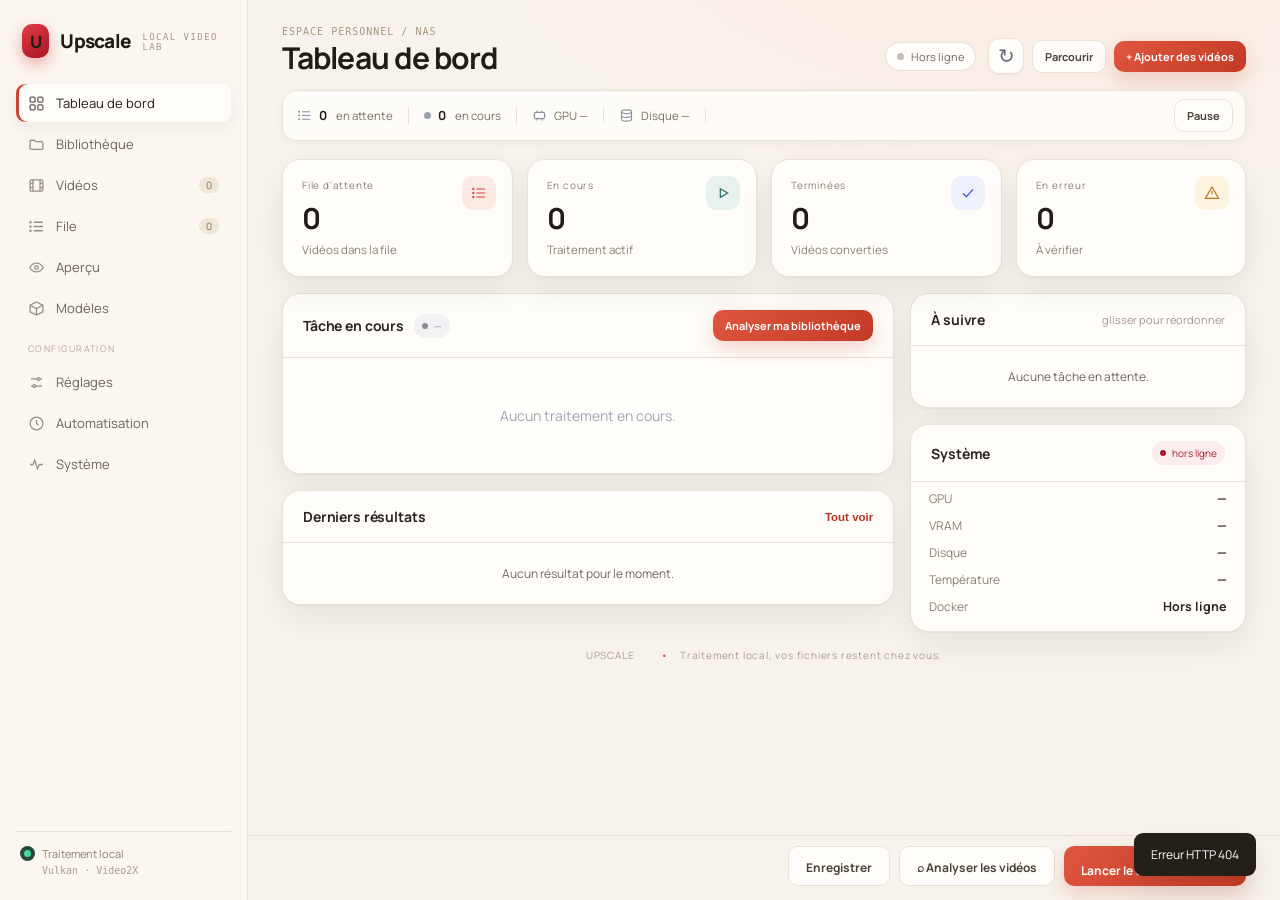
==== commit 681beb39: "Ajouter la sélection des vidéos analysées - catalogue persistant library_items construit à chaque an" ====
--- a/static/index.html
+++ b/static/index.html
@@ -33,6 +33,7 @@
     <nav>
       <a class="active" href="#dashboard" data-view="dashboard"><svg><use href="#i-grid"/></svg><span>Tableau de bord</span></a>
       <a href="#library" data-view="library"><svg><use href="#i-lib"/></svg><span>Bibliothèque</span></a>
+      <a href="#videos" data-view="videos"><svg><use href="#i-film"/></svg><span>Vidéos</span><span class="nav-badge" id="navVideosBadge">0</span></a>
       <a href="#queue" data-view="queue"><svg><use href="#i-queue"/></svg><span>File</span><span class="nav-badge" id="navQueueBadge">0</span></a>
       <a href="#preview" data-view="preview"><svg><use href="#i-eye"/></svg><span>Aperçu</span></a>
       <a href="#models" data-view="models"><svg><use href="#i-cube"/></svg><span>Modèles</span></a>
@@ -119,6 +120,7 @@
         <div class="field"><label>DOSSIERS SOURCE</label><div id="sourcesList" class="sources-list"></div><button class="secondary small" id="addSource">+ Ajouter un dossier source</button><small>Un ou plusieurs dossiers, sur un ou plusieurs disques. Avec plusieurs dossiers, chacun a son sous-dossier dans la destination.</small></div>
         <div class="field"><label>DOSSIER DE DESTINATION</label><div class="path-control"><input id="destination" value="/data/videos_upscaled"><button data-picker="destination" class="browse">Parcourir</button></div><small>Arborescence conservée, sortie MKV.</small></div>
       </div>
+      <div class="field top-gap work-field"><label>DOSSIER DE TRAVAIL (OPTIONNEL)</label><div class="path-control"><input id="workDir" placeholder="Vide = à côté de la destination"><button data-picker="workDir" class="browse">Parcourir</button></div><small>Les segments et le fichier final temporaire y sont écrits, puis la sortie définitive est copiée dans la destination. Choisis un dossier hors de ta bibliothèque (idéalement un SSD) pour ne rien y laisser pendant le traitement.</small></div>
       <div class="disks-hint" id="disksHint"></div>
       <div class="settings-grid top-gap">
         <div class="field"><label>SUFFIXE DES FICHIERS PRODUITS</label><input class="text-input" id="outputSuffix" placeholder="ex. « - 720p IA »" maxlength="60"><small>Film (2001).avi → Film (2001) - 720p IA.mkv (pratique pour Jellyfin/Plex).</small></div>
@@ -127,6 +129,29 @@
       <div class="replace-box" id="replaceBox">
         <div class="field"><label>REMPLACER LES FICHIERS D'ORIGINE</label><div class="toggle-row"><span>La nouvelle version prend la place de l'original, dans son dossier</span><label class="switch"><input id="replaceOriginal" type="checkbox"><span></span></label></div><small>film.avi → film.mkv au même endroit. Le dossier de destination n'est alors plus utilisé. Si la vérification automatique relève un problème, l'original est conservé et la nouvelle version est posée à côté.</small></div>
         <div class="field"><label>ORIGINAUX REMPLACÉS</label><select id="trashDays"><option value="7">Gardés 7 jours dans la corbeille</option><option value="30" selected>Gardés 30 jours dans la corbeille</option><option value="90">Gardés 90 jours dans la corbeille</option><option value="0">Supprimés immédiatement</option></select><small>Corbeille : dossier .upscale-corbeille dans le dossier source. « Restaurer l'original » est possible depuis la file tant qu'il y est.</small></div>
+      </div>
+    </section>
+
+    <section class="view panel no-title" id="videos" data-view="videos">
+      <div class="section-head"><div><div class="eyebrow">02 / SÉLECTION</div><h2>Vidéos analysées</h2><p>Choisis les vidéos à mettre en file. La liste est construite par la dernière analyse.</p></div><span class="tag" id="libraryTotal">0 VIDÉO</span></div>
+      <div class="library-toolbar">
+        <input class="text-input library-search" id="librarySearch" type="search" placeholder="Rechercher un nom ou un chemin…">
+        <select id="libraryFilter" class="library-filter">
+          <option value="all">Toutes</option>
+          <option value="new">À traiter</option>
+          <option value="queued">En file</option>
+          <option value="done">Terminées</option>
+        </select>
+        <button class="secondary small" id="libraryScan">Analyser</button>
+        <button class="secondary small" id="libraryRefresh">Actualiser</button>
+        <button class="secondary small" id="librarySelectAll">Tout sélectionner</button>
+        <button class="primary small" id="libraryEnqueue" disabled>Ajouter la sélection</button>
+      </div>
+      <div id="libraryList" class="library-list"><div class="empty">Lance une analyse pour construire la liste des vidéos.</div></div>
+      <div class="library-pager">
+        <button class="secondary small" id="libraryPrev" disabled>← Précédent</button>
+        <span id="libraryPageInfo">Page 1</span>
+        <button class="secondary small" id="libraryNext" disabled>Suivant →</button>
       </div>
     </section>
 
@@ -156,7 +181,7 @@
     </section>
 
     <section class="view panel no-title" id="queue" data-view="queue">
-      <div class="section-head"><div><div class="eyebrow">05 / MONITORING</div><h2>File de traitement</h2><p id="queueInfo">Suivez les tâches et consultez les journaux en cas de problème.</p></div><div class="queue-actions"><button class="secondary small" id="pauseBtn" title="La vidéo en cours s'arrête à la fin de son segment">Ⅱ Pause</button><button class="secondary small" id="resumeBtn">▶ Reprendre</button><button class="secondary small" id="clearBtn">Vider les terminées</button></div></div>
+      <div class="section-head"><div><div class="eyebrow">05 / MONITORING</div><h2>File de traitement</h2><p id="queueInfo">Suivez les tâches et consultez les journaux en cas de problème.</p></div><div class="queue-actions"><button class="secondary small" id="pauseBtn" title="La vidéo en cours s'arrête à la fin de son segment">Ⅱ Pause</button><button class="secondary small" id="resumeBtn">▶ Reprendre</button><button class="secondary small" id="replaceOriginals">Remplacer les originaux</button><button class="secondary small" id="clearBtn">Vider les terminées</button></div></div>
       <div class="filters" id="filters"><button data-filter="" class="active">Toutes</button><button data-filter="queued">En attente</button><button data-filter="running">En cours</button><button data-filter="completed">Terminées</button><button data-filter="failed">Erreurs</button><button data-filter="cancelled">Annulées</button></div>
       <div class="table-wrap"><table><thead><tr><th>FICHIER</th><th>RÉGLAGES</th><th>ÉTAT</th><th>ÉTAPE / PROGRESSION</th><th></th></tr></thead><tbody id="jobsBody"><tr><td colspan="5" class="empty">Aucun traitement pour le moment.</td></tr></tbody></table></div>
       <div class="pager"><button class="secondary small" id="prevPage">← Précédent</button><span id="pageInfo"></span><button class="secondary small" id="nextPage">Suivant →</button></div>
@@ -227,8 +252,8 @@
         <div class="field"><label>ADRESSE</label><input class="text-input" id="notifyUrl" placeholder="https://ntfy.sh/mon-sujet"><small>ntfy : URL du sujet · Gotify : URL du serveur · Webhook : URL appelée en POST.</small></div>
         <div class="field"><label>JETON</label><input class="text-input" id="notifyToken" type="password" autocomplete="off" placeholder="Optionnel"><small id="notifyTokenHint"></small></div>
         <div class="field"><label>ENVOYER QUAND</label><div class="toggle-row"><span>Une vidéo est terminée</span><label class="switch"><input id="notifyComplete" type="checkbox" checked><span></span></label></div><div class="toggle-row"><span>Une vidéo échoue</span><label class="switch"><input id="notifyFailure" type="checkbox" checked><span></span></label></div></div>
-        <div class="field"><label>SERVEUR MULTIMÉDIA</label><select id="mediaType"><option value="">Aucun</option><option value="jellyfin">Jellyfin</option><option value="plex">Plex</option></select><small>Bibliothèques réanalysées après chaque vidéo terminée.</small></div>
-        <div class="field"><label>ADRESSE ET JETON</label><input class="text-input" id="mediaUrl" placeholder="http://192.168.1.20:8096"><input class="text-input top-gap-s" id="mediaToken" type="password" autocomplete="off" placeholder="Clé API Jellyfin / X-Plex-Token"><small id="mediaTokenHint"></small></div>
+        <div class="field"><label>SERVEUR MULTIMÉDIA <span id="mediaBadge" class="tag">NON CONFIGURÉ</span></label><select id="mediaType"><option value="">Aucun</option><option value="jellyfin">Jellyfin</option><option value="emby">Emby</option><option value="plex">Plex</option></select><small>Bibliothèques réanalysées après chaque vidéo terminée. Stash n'est pas encore pris en charge.</small></div>
+        <div class="field"><label>ADRESSE ET JETON</label><input class="text-input" id="mediaUrl" placeholder="http://192.168.1.20:8096"><input class="text-input top-gap-s" id="mediaToken" type="password" autocomplete="off" placeholder="Clé API Jellyfin / Emby / X-Plex-Token"><small id="mediaTokenHint"></small><small id="mediaStatus"></small></div>
       </div>
       <div class="ollama-actions"><span id="automationStatus" class="ollama-status"></span><button class="secondary small" id="testNotify">Tester la notification</button><button class="secondary small" id="testMedia">Tester le serveur</button><button class="primary small" id="saveAutomation">Enregistrer</button></div>
 
--- a/static/app-v2.css
+++ b/static/app-v2.css
@@ -98,7 +98,7 @@
 .btn:disabled{opacity:.45;cursor:not-allowed}
 
 .list{padding:4px 0}
-#dashNext .row{cursor:grab}
+#dashNext .row[draggable="true"]{cursor:grab}
 #dashNext .row.dragging{opacity:.45}
 #dashNext .row.drag-over{outline:2px dashed var(--accent);outline-offset:-2px;border-radius:8px}
 .list .empty{padding:18px;color:var(--muted);font-size:12px}
@@ -309,3 +309,44 @@
 .status{white-space:nowrap}
 #queue td:nth-child(3){white-space:nowrap}
 #preview .field.grow{min-width:0}
+.chip.preview-chip{background:#eef0fb;border-color:#dfe3fb;color:#4b5bd6;margin-right:6px;
+  font-size:9px;letter-spacing:.05em;vertical-align:middle}
+#jobsBody tr[draggable="true"]{cursor:grab}
+#jobsBody tr.dragging{opacity:.45}
+#jobsBody tr.drop-before td{border-top:2px solid var(--accent)}
+#jobsBody tr.drop-after td{border-bottom:2px solid var(--accent)}
+.tag.ok{background:#e7f2ee;border-color:#cbe4dc;color:#256b5a}
+.tag.warn{background:#fdf3df;border-color:#f0d9ad;color:#9a6414}
+.queue-file{display:flex;align-items:center;gap:10px;min-width:0}
+.queue-file .thumb-small{width:48px;height:34px}
+.queue-name{min-width:0}
+#mediaStatus{display:block;margin-top:4px;color:#8b7f70}
+.library-toolbar{display:flex;flex-wrap:wrap;align-items:center;gap:9px;margin-bottom:14px}
+.library-search{flex:1 1 240px;max-width:430px;min-width:180px}
+.library-filter{height:41px;border:1px solid var(--line);border-radius:10px;background:#fffdfa;
+  padding:0 12px;color:#4a4238;font:11px Manrope}
+.library-list{border:1px solid var(--line);border-radius:14px;overflow:hidden;background:var(--paper)}
+.library-row{display:grid;grid-template-columns:22px 96px minmax(0,1fr) auto;gap:12px;align-items:center;
+  padding:10px 14px;border-bottom:1px solid #f1ebe1;cursor:pointer;transition:background .15s ease}
+.library-row:last-child{border-bottom:0}
+.library-row:hover{background:#fcf8f1}
+.library-row.locked{cursor:default;background:#fbf8f2}
+.library-row input[type="checkbox"]{width:16px;height:16px;accent-color:var(--accent);margin:0;cursor:pointer}
+.library-row input[type="checkbox"]:disabled{cursor:default;opacity:.45}
+.lib-thumb{width:96px;height:54px;border-radius:9px;overflow:hidden;position:relative;
+  background:linear-gradient(145deg,#2a3547,#5c4a3f 60%,#241a18)}
+.lib-thumb img{width:100%;height:100%;object-fit:cover;display:block}
+.lib-thumb .thumb-fallback{position:absolute;inset:0;display:grid;place-items:center;color:rgba(255,255,255,.6)}
+.lib-thumb .thumb-fallback svg{width:20px;height:20px}
+.lib-info{min-width:0;display:flex;flex-direction:column;gap:2px}
+.lib-info b{font-size:12px;color:#2a241d;overflow:hidden;text-overflow:ellipsis;white-space:nowrap}
+.lib-info small{font-size:10px;color:#8b7f70}
+.lib-info .lib-path{font:9px/1.4 monospace;color:#a3968a;overflow:hidden;text-overflow:ellipsis;white-space:nowrap}
+.library-pager{display:flex;align-items:center;justify-content:center;gap:12px;margin-top:14px;color:#8b7f70;font-size:10px}
+@media(max-width:760px){
+  .library-row{grid-template-columns:20px 64px minmax(0,1fr);gap:9px;padding:9px 10px}
+  .library-row .status{grid-column:2 / 4;justify-self:start;margin-top:2px}
+  .lib-thumb{width:64px;height:40px}
+  .library-search{flex-basis:100%;max-width:none}
+}
+.primary:disabled,.secondary:disabled{opacity:.45;cursor:not-allowed;transform:none;box-shadow:none}
